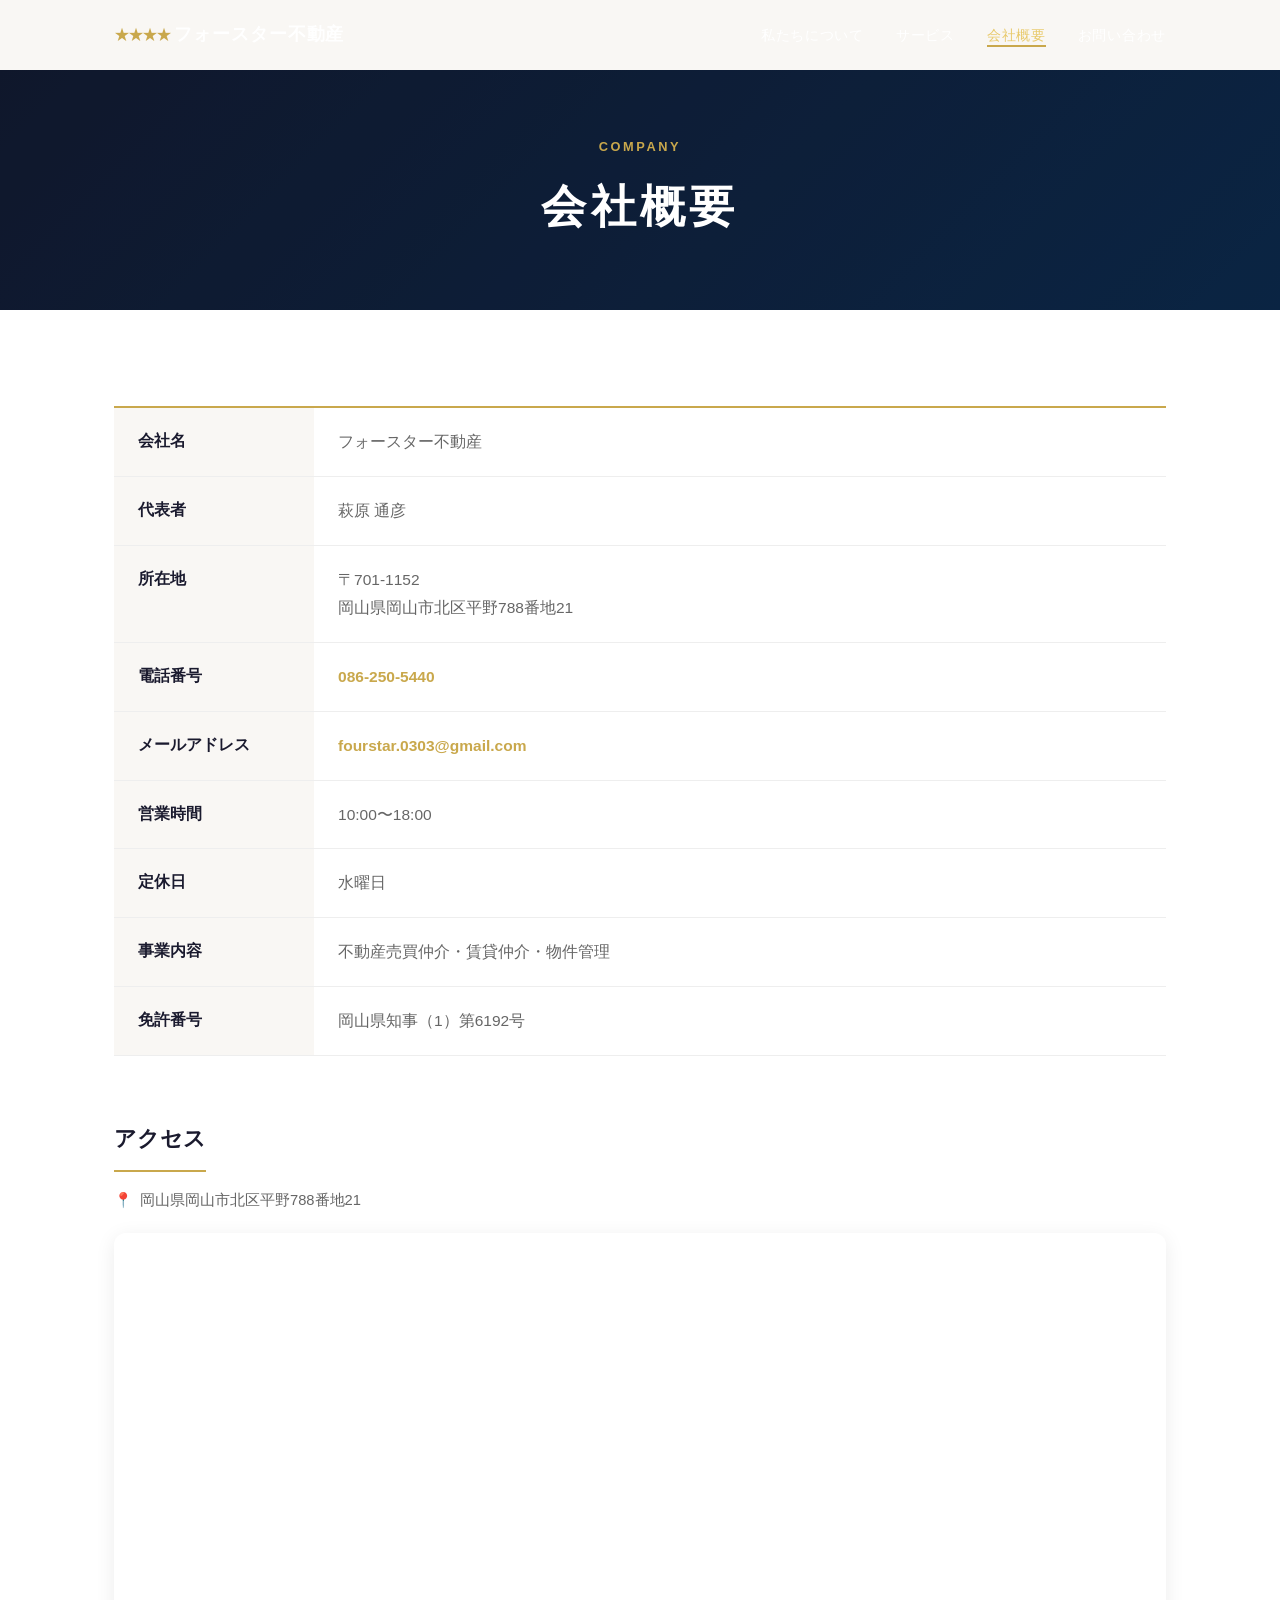
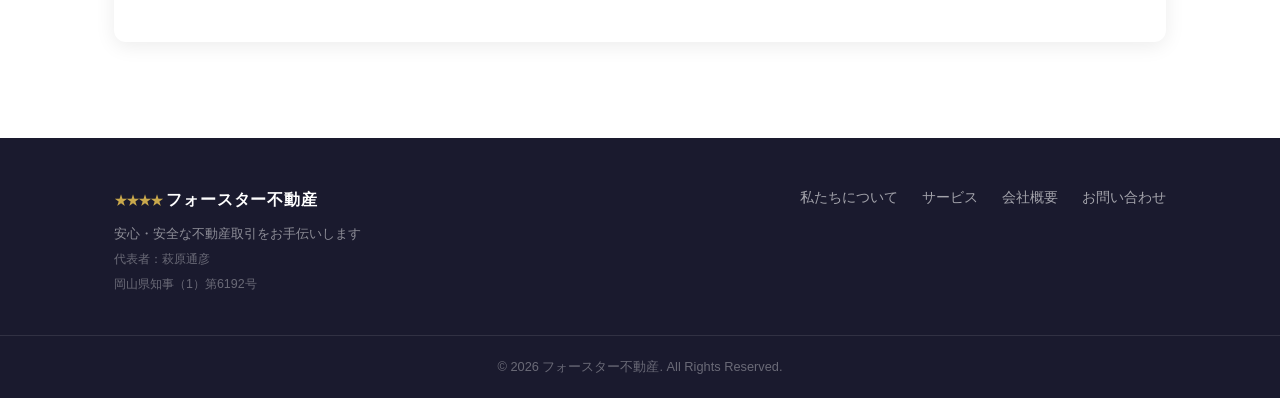
==== company.html @ bb78d97d "Initial commit: フォースター不動産 ホームページ" ====
<!DOCTYPE html>
<html lang="ja">
<head>
  <meta charset="UTF-8">
  <meta name="viewport" content="width=device-width, initial-scale=1.0">
  <title>会社概要 | フォースター不動産</title>
  <link rel="stylesheet" href="style.css">
  <link rel="stylesheet" href="company.css">
</head>
<body>

  <!-- ヘッダー -->
  <header id="header" class="scrolled">
    <div class="container header-inner">
      <div class="logo">
        <a href="index.html">
          <span class="logo-star">★★★★</span>
          <span class="logo-text">フォースター不動産</span>
        </a>
      </div>
      <nav>
        <ul class="nav-list">
          <li><a href="index.html#about">私たちについて</a></li>
          <li><a href="index.html#service">サービス</a></li>
          <li><a href="company.html" class="nav-active">会社概要</a></li>
          <li><a href="index.html#contact">お問い合わせ</a></li>
        </ul>
      </nav>
      <button class="hamburger" id="hamburger" aria-label="メニュー">
        <span></span><span></span><span></span>
      </button>
    </div>
    <div class="mobile-nav" id="mobileNav">
      <ul>
        <li><a href="index.html#about" class="mobile-link">私たちについて</a></li>
        <li><a href="index.html#service" class="mobile-link">サービス</a></li>
        <li><a href="company.html" class="mobile-link">会社概要</a></li>
        <li><a href="index.html#contact" class="mobile-link">お問い合わせ</a></li>
      </ul>
    </div>
  </header>

  <!-- ページヒーロー -->
  <div class="page-hero">
    <div class="page-hero-overlay"></div>
    <div class="page-hero-content">
      <span class="section-label">COMPANY</span>
      <h1>会社概要</h1>
    </div>
  </div>

  <!-- 会社概要 -->
  <section class="company-section section">
    <div class="container">
      <table class="company-table">
        <tbody>
          <tr>
            <th>会社名</th>
            <td>フォースター不動産</td>
          </tr>
          <tr>
            <th>代表者</th>
            <td>萩原 通彦</td>
          </tr>
          <tr>
            <th>所在地</th>
            <td>
              〒701-1152<br>
              岡山県岡山市北区平野788番地21
            </td>
          </tr>
          <tr>
            <th>電話番号</th>
            <td><a href="tel:0862505440">086-250-5440</a></td>
          </tr>
          <tr>
            <th>メールアドレス</th>
            <td><a href="mailto:fourstar.0303@gmail.com">fourstar.0303@gmail.com</a></td>
          </tr>
          <tr>
            <th>営業時間</th>
            <td>10:00〜18:00</td>
          </tr>
          <tr>
            <th>定休日</th>
            <td>水曜日</td>
          </tr>
          <tr>
            <th>事業内容</th>
            <td>不動産売買仲介・賃貸仲介・物件管理</td>
          </tr>
          <tr>
            <th>免許番号</th>
            <td>岡山県知事（1）第6192号</td>
          </tr>
        </tbody>
      </table>

      <!-- アクセスマップ -->
      <div class="map-block">
        <h2 class="map-title">アクセス</h2>
        <div class="map-address">
          <span>📍</span>
          <span>岡山県岡山市北区平野788番地21</span>
        </div>
        <div class="map-embed">
          <iframe
            src="https://maps.google.com/maps?q=%E5%B2%A1%E5%B1%B1%E7%9C%8C%E5%B2%A1%E5%B1%B1%E5%B8%82%E5%8C%97%E5%8C%BA%E5%B9%B3%E9%87%8E788%E7%95%AA%E5%9C%B021&output=embed&z=16"
            width="100%"
            height="400"
            style="border:0;"
            allowfullscreen=""
            loading="lazy"
            referrerpolicy="no-referrer-when-downgrade"
            title="フォースター不動産 地図">
          </iframe>
        </div>
      </div>

    </div>
  </section>

  <!-- フッター -->
  <footer class="footer">
    <div class="container footer-inner">
      <div class="footer-brand">
        <span class="logo-star">★★★★</span>
        <span class="logo-text">フォースター不動産</span>
        <p class="footer-tagline">安心・安全な不動産取引をお手伝いします</p>
        <p class="footer-meta">代表者：萩原通彦</p>
        <p class="footer-meta">岡山県知事（1）第6192号</p>
      </div>
      <div class="footer-links">
        <a href="index.html#about">私たちについて</a>
        <a href="index.html#service">サービス</a>
        <a href="company.html">会社概要</a>
        <a href="index.html#contact">お問い合わせ</a>
      </div>
    </div>
    <div class="footer-copy">
      <p>&copy; 2026 フォースター不動産. All Rights Reserved.</p>
    </div>
  </footer>

  <script src="script.js"></script>
</body>
</html>
---- style.css ----
/* ===== リセット & ベース ===== */
*, *::before, *::after { box-sizing: border-box; margin: 0; padding: 0; }

:root {
  --gold: #c9a84c;
  --gold-light: #e8c96a;
  --dark: #1a1a2e;
  --dark2: #16213e;
  --text: #333;
  --text-light: #666;
  --bg: #f9f7f4;
  --white: #ffffff;
  --radius: 8px;
  --shadow: 0 4px 20px rgba(0,0,0,.08);
  --transition: .3s ease;
}

html { scroll-behavior: smooth; }

body {
  font-family: 'Hiragino Kaku Gothic ProN', 'Noto Sans JP', sans-serif;
  color: var(--text);
  background: var(--bg);
  line-height: 1.7;
}

.container { max-width: 1100px; margin: 0 auto; padding: 0 24px; }

a { text-decoration: none; color: inherit; }

/* ===== ヘッダー ===== */
#header {
  position: fixed;
  top: 0; left: 0; right: 0;
  z-index: 100;
  background: transparent;
  transition: background var(--transition), box-shadow var(--transition);
}

#header.scrolled {
  background: var(--dark);
  box-shadow: 0 2px 16px rgba(0,0,0,.3);
}

.header-inner {
  display: flex;
  align-items: center;
  justify-content: space-between;
  height: 70px;
}

.logo {
  display: flex;
  align-items: center;
  gap: 8px;
}

.logo-star {
  color: var(--gold);
  font-size: 1rem;
  letter-spacing: -2px;
}

.logo-text {
  color: var(--white);
  font-size: 1.1rem;
  font-weight: 700;
  letter-spacing: .05em;
}

.nav-list {
  display: flex;
  gap: 32px;
  list-style: none;
}

.nav-list a {
  color: var(--white);
  font-size: .9rem;
  letter-spacing: .05em;
  transition: color var(--transition);
  position: relative;
}

.nav-list a::after {
  content: '';
  position: absolute;
  bottom: -4px; left: 0; right: 0;
  height: 2px;
  background: var(--gold);
  transform: scaleX(0);
  transition: transform var(--transition);
}

.nav-list a:hover { color: var(--gold-light); }
.nav-list a:hover::after { transform: scaleX(1); }

/* ハンバーガー */
.hamburger {
  display: none;
  flex-direction: column;
  gap: 5px;
  background: none;
  border: none;
  cursor: pointer;
  padding: 4px;
}

.hamburger span {
  display: block;
  width: 26px; height: 2px;
  background: var(--white);
  transition: var(--transition);
}

/* モバイルナビ */
.mobile-nav {
  display: none;
  background: var(--dark);
  padding: 16px 24px;
}

.mobile-nav.open { display: block; }

.mobile-nav ul { list-style: none; }

.mobile-nav li { border-bottom: 1px solid rgba(255,255,255,.1); }

.mobile-nav a {
  display: block;
  color: var(--white);
  padding: 14px 0;
  font-size: .95rem;
}

/* ===== ボタン ===== */
.btn {
  display: inline-block;
  padding: 14px 32px;
  border-radius: var(--radius);
  font-size: .95rem;
  font-weight: 600;
  letter-spacing: .05em;
  transition: var(--transition);
  cursor: pointer;
  border: 2px solid transparent;
}

.btn-primary {
  background: var(--gold);
  color: var(--dark);
  border-color: var(--gold);
}

.btn-primary:hover {
  background: var(--gold-light);
  border-color: var(--gold-light);
  transform: translateY(-2px);
  box-shadow: 0 8px 24px rgba(201,168,76,.35);
}

.btn-outline {
  background: transparent;
  color: var(--white);
  border-color: var(--white);
}

.btn-outline:hover {
  background: var(--white);
  color: var(--dark);
  transform: translateY(-2px);
}

.btn-full { width: 100%; text-align: center; }

/* ===== ヒーロー ===== */
.hero {
  position: relative;
  min-height: 100vh;
  display: flex;
  align-items: center;
  background: linear-gradient(135deg, var(--dark2) 0%, #0f3460 50%, var(--dark) 100%);
  overflow: hidden;
}

.hero::before {
  content: '';
  position: absolute;
  inset: 0;
  background: url("data:image/svg+xml,%3Csvg width='60' height='60' viewBox='0 0 60 60' xmlns='http://www.w3.org/2000/svg'%3E%3Cg fill='none' fill-rule='evenodd'%3E%3Cg fill='%23ffffff' fill-opacity='0.03'%3E%3Cpath d='M36 34v-4h-2v4h-4v2h4v4h2v-4h4v-2h-4zm0-30V0h-2v4h-4v2h4v4h2V6h4V4h-4zM6 34v-4H4v4H0v2h4v4h2v-4h4v-2H6zM6 4V0H4v4H0v2h4v4h2V6h4V4H6z'/%3E%3C/g%3E%3C/g%3E%3C/svg%3E");
}

.hero-overlay {
  position: absolute;
  inset: 0;
  background: linear-gradient(to right, rgba(26,26,46,.8) 0%, rgba(26,26,46,.3) 100%);
}

.hero-content {
  position: relative;
  z-index: 1;
  max-width: 700px;
  padding: 0 24px;
  margin: 0 auto;
}

.hero-sub {
  color: var(--gold);
  font-size: 1rem;
  letter-spacing: .15em;
  margin-bottom: 16px;
}

.hero-title {
  color: var(--white);
  font-size: clamp(2.2rem, 6vw, 4rem);
  font-weight: 800;
  line-height: 1.2;
  margin-bottom: 24px;
}

.hero-desc {
  color: rgba(255,255,255,.8);
  font-size: 1.05rem;
  margin-bottom: 40px;
  line-height: 1.9;
}

.hero-buttons {
  display: flex;
  gap: 16px;
  flex-wrap: wrap;
}

/* ===== 実績バー ===== */
.stats-bar {
  background: var(--gold);
  padding: 28px 0;
}

.stats-inner {
  display: flex;
  justify-content: space-around;
  flex-wrap: wrap;
  gap: 20px;
}

.stat {
  text-align: center;
  color: var(--dark);
}

.stat-num {
  display: block;
  font-size: 2rem;
  font-weight: 800;
  line-height: 1;
}

.stat-num small {
  font-size: 1rem;
  font-weight: 600;
}

.stat-label {
  display: block;
  font-size: .82rem;
  font-weight: 600;
  margin-top: 6px;
  letter-spacing: .08em;
}

/* ===== セクション共通 ===== */
.section { padding: 96px 0; }

.section-header {
  text-align: center;
  margin-bottom: 60px;
}

.section-label {
  display: inline-block;
  color: var(--gold);
  font-size: .8rem;
  font-weight: 700;
  letter-spacing: .2em;
  margin-bottom: 12px;
}

.section-title {
  font-size: clamp(1.6rem, 4vw, 2.4rem);
  font-weight: 800;
  color: var(--dark);
  position: relative;
  display: inline-block;
}

.section-title::after {
  content: '';
  display: block;
  width: 48px; height: 3px;
  background: var(--gold);
  margin: 16px auto 0;
  border-radius: 2px;
}

.section-desc {
  color: var(--text-light);
  margin-top: 16px;
  font-size: .95rem;
}

/* ===== About ===== */
.about { background: var(--white); }

.about-grid {
  display: grid;
  grid-template-columns: 1fr 1fr;
  gap: 60px;
  align-items: center;
}

.about-text h3 {
  font-size: 1.4rem;
  font-weight: 700;
  color: var(--dark);
  margin-bottom: 20px;
}

.about-text p {
  color: var(--text-light);
  margin-bottom: 16px;
  font-size: .95rem;
}

.about-points {
  list-style: none;
  margin-top: 24px;
  display: flex;
  flex-direction: column;
  gap: 10px;
}

.about-points li {
  color: var(--dark);
  font-weight: 600;
  font-size: .95rem;
}

.about-image-box {
  background: linear-gradient(135deg, var(--dark2), #0f3460);
  border-radius: 16px;
  padding: 60px 40px;
  text-align: center;
  box-shadow: var(--shadow);
}

.about-image-inner .about-icon {
  font-size: 5rem;
  display: block;
  margin-bottom: 16px;
}

.about-image-inner p {
  color: rgba(255,255,255,.8);
  font-size: 1rem;
}

/* ===== Service ===== */
.service { background: var(--bg); }

.service-grid {
  display: grid;
  grid-template-columns: repeat(auto-fit, minmax(230px, 1fr));
  gap: 28px;
}

.service-grid-3 {
  grid-template-columns: repeat(3, 1fr);
}

@media (max-width: 768px) {
  .service-grid-3 { grid-template-columns: 1fr; }
}

.service-card {
  background: var(--white);
  border-radius: 12px;
  padding: 40px 28px;
  text-align: center;
  box-shadow: var(--shadow);
  transition: transform var(--transition), box-shadow var(--transition);
  border-top: 4px solid transparent;
}

.service-card:hover {
  transform: translateY(-6px);
  box-shadow: 0 12px 40px rgba(0,0,0,.12);
  border-top-color: var(--gold);
}

.service-icon {
  font-size: 2.8rem;
  margin-bottom: 20px;
  display: block;
}

.service-card h3 {
  font-size: 1.15rem;
  font-weight: 700;
  color: var(--dark);
  margin-bottom: 14px;
}

.service-card p {
  color: var(--text-light);
  font-size: .9rem;
  line-height: 1.8;
}

/* ===== Contact ===== */
.contact { background: var(--white); }

.contact-wrapper {
  display: grid;
  grid-template-columns: 1fr 1.4fr;
  gap: 60px;
}

.contact-info {
  display: flex;
  flex-direction: column;
  gap: 32px;
}

.contact-info-item {
  display: flex;
  gap: 16px;
  align-items: flex-start;
}

.ci-icon {
  font-size: 1.6rem;
  flex-shrink: 0;
}

.ci-label {
  font-size: .8rem;
  color: var(--gold);
  font-weight: 700;
  letter-spacing: .1em;
  margin-bottom: 4px;
}

.ci-value {
  font-size: 1.05rem;
  font-weight: 700;
  color: var(--dark);
}

.ci-note {
  font-size: .82rem;
  color: var(--text-light);
  margin-top: 4px;
}

/* フォーム */
.contact-form {
  display: flex;
  flex-direction: column;
  gap: 20px;
}

.form-group {
  display: flex;
  flex-direction: column;
  gap: 8px;
}

.form-group label {
  font-size: .88rem;
  font-weight: 600;
  color: var(--dark);
}

.required {
  display: inline-block;
  background: var(--gold);
  color: var(--dark);
  font-size: .72rem;
  font-weight: 700;
  padding: 1px 6px;
  border-radius: 3px;
  margin-left: 6px;
  vertical-align: middle;
}

.form-group input,
.form-group select,
.form-group textarea {
  border: 1.5px solid #ddd;
  border-radius: var(--radius);
  padding: 12px 14px;
  font-size: .95rem;
  font-family: inherit;
  color: var(--text);
  transition: border-color var(--transition), box-shadow var(--transition);
  background: var(--bg);
}

.form-group input:focus,
.form-group select:focus,
.form-group textarea:focus {
  outline: none;
  border-color: var(--gold);
  box-shadow: 0 0 0 3px rgba(201,168,76,.15);
}

.form-group textarea { resize: vertical; }

.form-success {
  display: none;
  background: #f0fdf4;
  border: 1.5px solid #22c55e;
  color: #166534;
  padding: 14px 18px;
  border-radius: var(--radius);
  font-size: .9rem;
  font-weight: 600;
}

.form-success.visible { display: block; }

/* ===== フッター ===== */
.footer {
  background: var(--dark);
  padding: 48px 0 0;
}

.footer-inner {
  display: flex;
  justify-content: space-between;
  align-items: flex-start;
  flex-wrap: wrap;
  gap: 32px;
  padding-bottom: 40px;
}

.footer-brand .logo-star { color: var(--gold); font-size: .9rem; letter-spacing: -2px; }
.footer-brand .logo-text { color: var(--white); font-size: 1rem; font-weight: 700; }

.footer-tagline {
  color: rgba(255,255,255,.5);
  font-size: .82rem;
  margin-top: 10px;
}

.footer-meta {
  color: rgba(255,255,255,.35);
  font-size: .78rem;
  margin-top: 4px;
}

.footer-links {
  display: flex;
  gap: 24px;
  flex-wrap: wrap;
}

.footer-links a {
  color: rgba(255,255,255,.6);
  font-size: .88rem;
  transition: color var(--transition);
}

.footer-links a:hover { color: var(--gold); }

.footer-copy {
  border-top: 1px solid rgba(255,255,255,.1);
  text-align: center;
  padding: 20px;
}

.footer-copy p {
  color: rgba(255,255,255,.35);
  font-size: .8rem;
}

/* ===== レスポンシブ ===== */
@media (max-width: 768px) {
  .nav-list { display: none; }

  .hamburger { display: flex; }

  .about-grid { grid-template-columns: 1fr; }
  .about-image { display: none; }

  .contact-wrapper { grid-template-columns: 1fr; }

  .hero-content { text-align: center; }
  .hero-buttons { justify-content: center; }

  .section { padding: 64px 0; }

  .footer-inner { flex-direction: column; align-items: center; text-align: center; }
  .footer-links { justify-content: center; }
}

@media (max-width: 480px) {
  .stats-inner { flex-direction: column; gap: 16px; }
  .service-grid { grid-template-columns: 1fr; }
}
---- company.css ----
/* ページヒーロー */
.page-hero {
  position: relative;
  height: 240px;
  display: flex;
  align-items: center;
  justify-content: center;
  background: linear-gradient(135deg, var(--dark2) 0%, #0f3460 100%);
  overflow: hidden;
  margin-top: 70px;
}

.page-hero-overlay {
  position: absolute;
  inset: 0;
  background: rgba(0,0,0,.3);
}

.page-hero-content {
  position: relative;
  z-index: 1;
  text-align: center;
}

.page-hero-content .section-label {
  display: block;
  margin-bottom: 10px;
}

.page-hero-content h1 {
  color: var(--white);
  font-size: clamp(1.8rem, 5vw, 2.8rem);
  font-weight: 800;
  letter-spacing: .1em;
}

/* 会社概要テーブル */
.company-section { background: var(--white); }

.company-table {
  width: 100%;
  border-collapse: collapse;
  margin-bottom: 64px;
  font-size: .97rem;
}

.company-table th,
.company-table td {
  padding: 20px 24px;
  border-bottom: 1px solid #eee;
  vertical-align: top;
  text-align: left;
}

.company-table th {
  width: 200px;
  color: var(--dark);
  font-weight: 700;
  background: #f9f7f4;
  white-space: nowrap;
}

.company-table td {
  color: var(--text-light);
  line-height: 1.8;
}

.company-table td a {
  color: var(--gold);
  font-weight: 600;
  transition: color .2s;
}

.company-table td a:hover { color: var(--dark); }

.company-table tr:first-child th,
.company-table tr:first-child td {
  border-top: 2px solid var(--gold);
}

/* アクセスマップ */
.map-block { margin-top: 16px; }

.map-title {
  font-size: 1.4rem;
  font-weight: 700;
  color: var(--dark);
  margin-bottom: 16px;
  padding-bottom: 12px;
  border-bottom: 2px solid var(--gold);
  display: inline-block;
}

.map-address {
  display: flex;
  align-items: center;
  gap: 8px;
  color: var(--text-light);
  font-size: .92rem;
  margin-bottom: 20px;
}

.map-embed {
  border-radius: 12px;
  overflow: hidden;
  box-shadow: var(--shadow);
}

/* アクティブナビ */
.nav-active {
  color: var(--gold-light) !important;
}

.nav-active::after {
  transform: scaleX(1) !important;
}

/* レスポンシブ */
@media (max-width: 600px) {
  .company-table th {
    width: 110px;
    font-size: .85rem;
    padding: 14px 12px;
  }
  .company-table td {
    font-size: .88rem;
    padding: 14px 12px;
  }
}
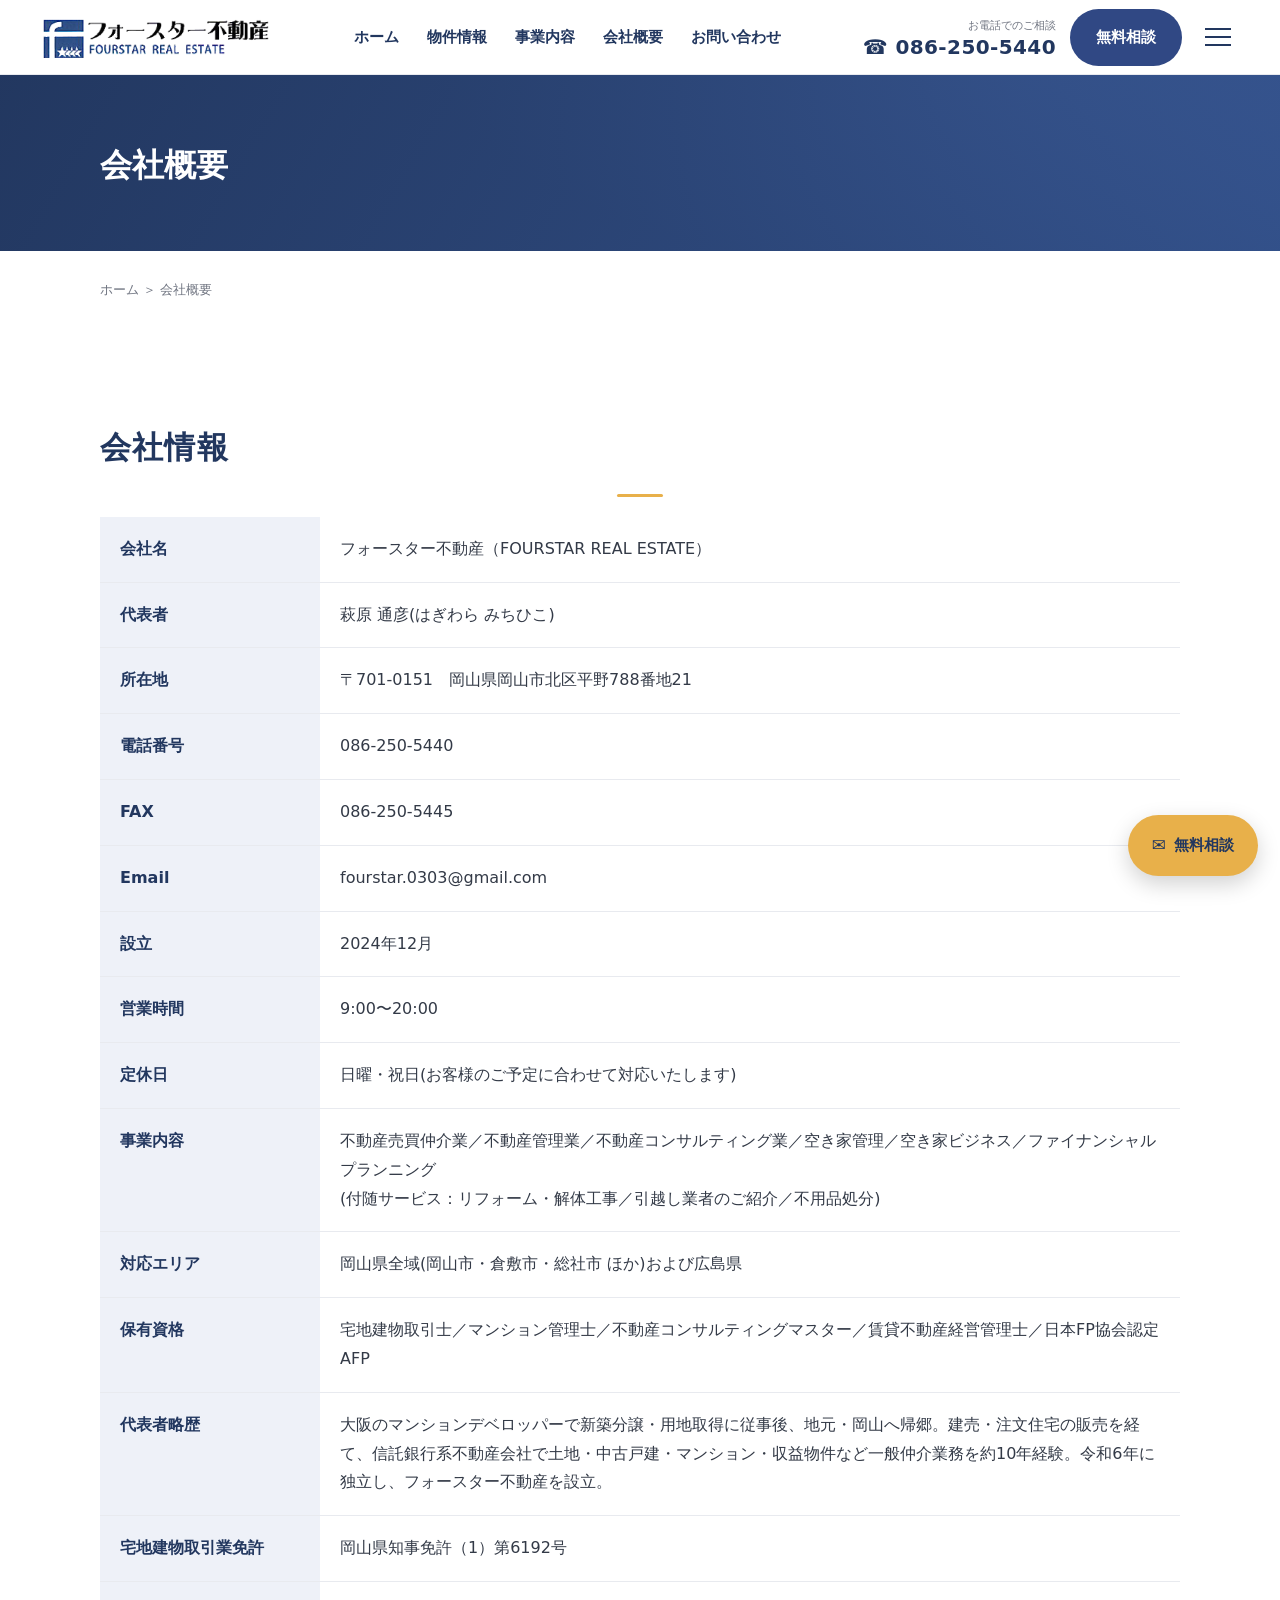
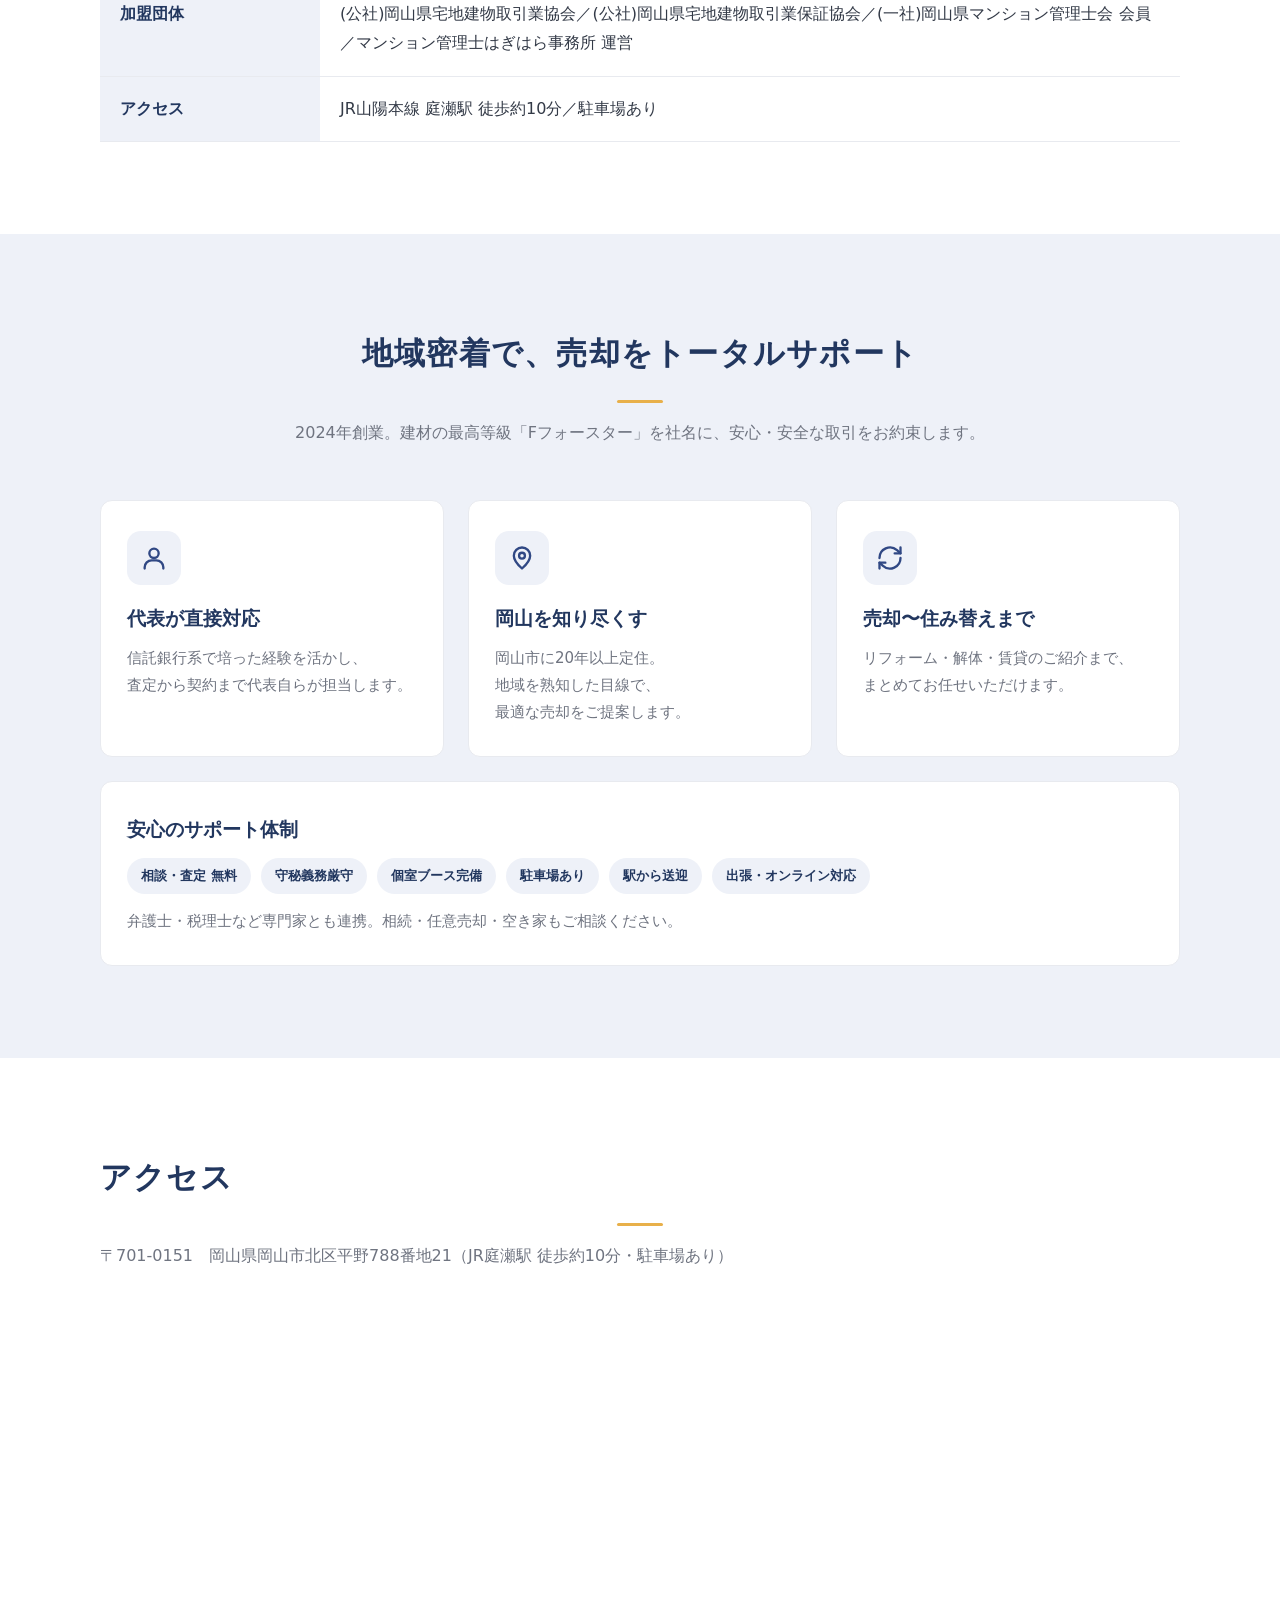
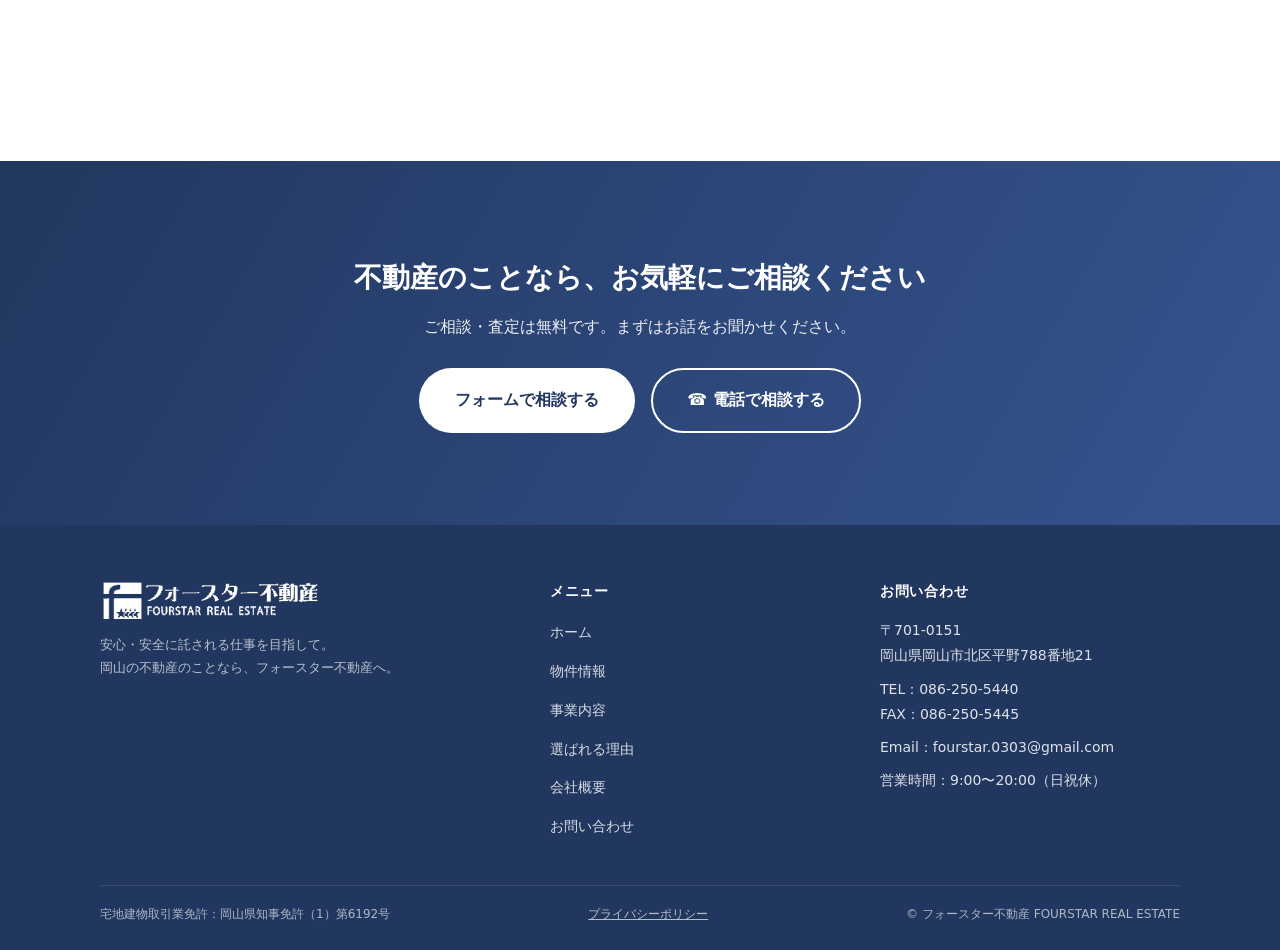
==== commit cda4bd1b: "ホームページを新版に全面更新 - 全5ページ（トップ・物件情報・会社概要・お問い合わせ・プライバシーポリシー）に刷新 - お問い合わせフォームをFormSubmitでメール転送（fourstar.03" ====
--- a/company.html
+++ b/company.html
@@ -1,147 +1,212 @@
 <!DOCTYPE html>
+<!-- =========================================================================
+     フォースター不動産 会社概要ページ（company.html）
+     ========================================================================= -->
 <html lang="ja">
 <head>
   <meta charset="UTF-8">
   <meta name="viewport" content="width=device-width, initial-scale=1.0">
-  <title>会社概要 | フォースター不動産</title>
-  <link rel="stylesheet" href="style.css">
-  <link rel="stylesheet" href="company.css">
+  <title>会社概要｜フォースター不動産</title>
+  <meta name="description" content="フォースター不動産の会社概要。会社情報、宅地建物取引業免許番号、所在地・アクセスをご案内します。">
+  <!-- ★公開ドメインが決まったら「REPLACE_DOMAIN」を本番URLに一括置換してください -->
+  <link rel="canonical" href="https://REPLACE_DOMAIN/company.html">
+  <meta property="og:type" content="website">
+  <meta property="og:site_name" content="フォースター不動産">
+  <meta property="og:title" content="会社概要｜フォースター不動産">
+  <meta property="og:description" content="フォースター不動産の会社概要。会社情報、宅地建物取引業免許番号、所在地・アクセスをご案内します。">
+  <meta property="og:url" content="https://REPLACE_DOMAIN/company.html">
+  <meta property="og:image" content="https://REPLACE_DOMAIN/images/hero.jpg">
+  <meta property="og:locale" content="ja_JP">
+  <meta name="twitter:card" content="summary_large_image">
+  <link rel="icon" href="images/logo.png">
+  <link rel="apple-touch-icon" href="images/logo.png">
+
+  <link rel="stylesheet" href="css/style.css">
 </head>
 <body>
 
-  <!-- ヘッダー -->
-  <header id="header" class="scrolled">
+  <!-- ============ ヘッダー（全ページ共通）============ -->
+  <header class="site-header">
     <div class="container header-inner">
-      <div class="logo">
-        <a href="index.html">
-          <span class="logo-star">★★★★</span>
-          <span class="logo-text">フォースター不動産</span>
-        </a>
-      </div>
-      <nav>
-        <ul class="nav-list">
-          <li><a href="index.html#about">私たちについて</a></li>
-          <li><a href="index.html#service">サービス</a></li>
-          <li><a href="company.html" class="nav-active">会社概要</a></li>
-          <li><a href="index.html#contact">お問い合わせ</a></li>
+      <a href="index.html" class="logo"><img src="images/logo.png" alt="フォースター不動産"></a>
+      <nav class="nav" aria-label="メインメニュー">
+        <ul>
+          <li><a href="index.html">ホーム</a></li>
+          <li><a href="properties.html">物件情報</a></li>
+          <li><a href="index.html#service">事業内容</a></li>
+          <li><a href="company.html">会社概要</a></li>
+          <li><a href="contact.html">お問い合わせ</a></li>
         </ul>
       </nav>
-      <button class="hamburger" id="hamburger" aria-label="メニュー">
-        <span></span><span></span><span></span>
-      </button>
-    </div>
-    <div class="mobile-nav" id="mobileNav">
-      <ul>
-        <li><a href="index.html#about" class="mobile-link">私たちについて</a></li>
-        <li><a href="index.html#service" class="mobile-link">サービス</a></li>
-        <li><a href="company.html" class="mobile-link">会社概要</a></li>
-        <li><a href="index.html#contact" class="mobile-link">お問い合わせ</a></li>
-      </ul>
+      <div class="header-actions">
+        <div class="header-tel">
+          <span class="cap">お電話でのご相談</span>
+          <span class="num">☎ 086-250-5440</span>
+        </div>
+        <a href="contact.html" class="btn btn--primary">無料相談</a>
+        <button class="nav-toggle" aria-label="メニューを開く" aria-expanded="false"><span></span></button>
+      </div>
     </div>
   </header>
 
-  <!-- ページヒーロー -->
-  <div class="page-hero">
-    <div class="page-hero-overlay"></div>
-    <div class="page-hero-content">
-      <span class="section-label">COMPANY</span>
+  <!-- ============ ページ見出し ============ -->
+  <section class="page-hero">
+    <div class="container">
+      <span class="en">COMPANY</span>
       <h1>会社概要</h1>
     </div>
+  </section>
+  <div class="container">
+    <p class="breadcrumb"><a href="index.html">ホーム</a> ＞ 会社概要</p>
   </div>
 
-  <!-- 会社概要 -->
-  <section class="company-section section">
-    <div class="container">
-      <table class="company-table">
+  <!-- ============ 会社情報（一番上）============ -->
+  <section class="section">
+    <div class="container">
+      <div class="section-head" style="text-align:left;margin-bottom:20px;">
+        <span class="en">OVERVIEW</span>
+        <h2>会社情報</h2>
+      </div>
+
+      <!-- ここから編集（項目＝<tr><th>項目名</th><td>内容</td></tr>）-->
+      <table class="info-table">
         <tbody>
-          <tr>
-            <th>会社名</th>
-            <td>フォースター不動産</td>
-          </tr>
-          <tr>
-            <th>代表者</th>
-            <td>萩原 通彦</td>
-          </tr>
-          <tr>
-            <th>所在地</th>
-            <td>
-              〒701-1152<br>
-              岡山県岡山市北区平野788番地21
-            </td>
-          </tr>
-          <tr>
-            <th>電話番号</th>
-            <td><a href="tel:0862505440">086-250-5440</a></td>
-          </tr>
-          <tr>
-            <th>メールアドレス</th>
-            <td><a href="mailto:fourstar.0303@gmail.com">fourstar.0303@gmail.com</a></td>
-          </tr>
-          <tr>
-            <th>営業時間</th>
-            <td>10:00〜18:00</td>
-          </tr>
-          <tr>
-            <th>定休日</th>
-            <td>水曜日</td>
-          </tr>
-          <tr>
-            <th>事業内容</th>
-            <td>不動産売買仲介・賃貸仲介・物件管理</td>
-          </tr>
-          <tr>
-            <th>免許番号</th>
-            <td>岡山県知事（1）第6192号</td>
-          </tr>
+          <tr><th>会社名</th><td>フォースター不動産（FOURSTAR REAL ESTATE）</td></tr>
+          <tr><th>代表者</th><td>萩原 通彦(はぎわら みちひこ)</td></tr>
+          <tr><th>所在地</th><td>〒701-0151　岡山県岡山市北区平野788番地21</td></tr>
+          <tr><th>電話番号</th><td>086-250-5440</td></tr>
+          <tr><th>FAX</th><td>086-250-5445</td></tr>
+          <tr><th>Email</th><td>fourstar.0303@gmail.com</td></tr>
+          <tr><th>設立</th><td>2024年12月</td></tr>
+          <tr><th>営業時間</th><td>9:00〜20:00</td></tr>
+          <tr><th>定休日</th><td>日曜・祝日(お客様のご予定に合わせて対応いたします)</td></tr>
+          <tr><th>事業内容</th><td>不動産売買仲介業／不動産管理業／不動産コンサルティング業／空き家管理／空き家ビジネス／ファイナンシャルプランニング<br>(付随サービス：リフォーム・解体工事／引越し業者のご紹介／不用品処分)</td></tr>
+          <tr><th>対応エリア</th><td>岡山県全域(岡山市・倉敷市・総社市 ほか)および広島県</td></tr>
+          <tr><th>保有資格</th><td>宅地建物取引士／マンション管理士／不動産コンサルティングマスター／賃貸不動産経営管理士／日本FP協会認定AFP</td></tr>
+          <tr><th>代表者略歴</th><td>大阪のマンションデベロッパーで新築分譲・用地取得に従事後、地元・岡山へ帰郷。建売・注文住宅の販売を経て、信託銀行系不動産会社で土地・中古戸建・マンション・収益物件など一般仲介業務を約10年経験。令和6年に独立し、フォースター不動産を設立。</td></tr>
+          <tr><th>宅地建物取引業免許</th><td>岡山県知事免許（1）第6192号</td></tr>
+          <tr><th>加盟団体</th><td>(公社)岡山県宅地建物取引業協会／(公社)岡山県宅地建物取引業保証協会／(一社)岡山県マンション管理士会 会員／マンション管理士はぎはら事務所 運営</td></tr>
+          <tr><th>アクセス</th><td>JR山陽本線 庭瀬駅 徒歩約10分／駐車場あり</td></tr>
         </tbody>
       </table>
-
-      <!-- アクセスマップ -->
-      <div class="map-block">
-        <h2 class="map-title">アクセス</h2>
-        <div class="map-address">
-          <span>📍</span>
-          <span>岡山県岡山市北区平野788番地21</span>
-        </div>
-        <div class="map-embed">
-          <iframe
-            src="https://maps.google.com/maps?q=%E5%B2%A1%E5%B1%B1%E7%9C%8C%E5%B2%A1%E5%B1%B1%E5%B8%82%E5%8C%97%E5%8C%BA%E5%B9%B3%E9%87%8E788%E7%95%AA%E5%9C%B021&output=embed&z=16"
-            width="100%"
-            height="400"
-            style="border:0;"
-            allowfullscreen=""
-            loading="lazy"
-            referrerpolicy="no-referrer-when-downgrade"
-            title="フォースター不動産 地図">
-          </iframe>
-        </div>
-      </div>
-
-    </div>
-  </section>
-
-  <!-- フッター -->
-  <footer class="footer">
-    <div class="container footer-inner">
-      <div class="footer-brand">
-        <span class="logo-star">★★★★</span>
-        <span class="logo-text">フォースター不動産</span>
-        <p class="footer-tagline">安心・安全な不動産取引をお手伝いします</p>
-        <p class="footer-meta">代表者：萩原通彦</p>
-        <p class="footer-meta">岡山県知事（1）第6192号</p>
-      </div>
-      <div class="footer-links">
-        <a href="index.html#about">私たちについて</a>
-        <a href="index.html#service">サービス</a>
-        <a href="company.html">会社概要</a>
-        <a href="index.html#contact">お問い合わせ</a>
-      </div>
-    </div>
-    <div class="footer-copy">
-      <p>&copy; 2026 フォースター不動産. All Rights Reserved.</p>
+      <!-- ここまで -->
+    </div>
+  </section>
+
+  <!-- ============ 私たちの強み・売却サポート ============ -->
+  <section class="section section--sky">
+    <div class="container">
+      <div class="section-head">
+        <span class="en">ABOUT</span>
+        <h2 class="kw">地域密着で、<wbr>売却をトータルサポート</h2>
+        <p class="kw">2024年創業。<wbr>建材の最高等級「Fフォースター」を<wbr>社名に、<wbr>安心・安全な取引を<wbr>お約束します。</p>
+      </div>
+
+      <!-- ここから編集 -->
+      <!-- 強み3つ（アイコン付きカード）-->
+      <div class="grid grid-3">
+        <div class="card">
+          <div class="ico"><svg viewBox="0 0 24 24" fill="none" stroke="currentColor" stroke-width="2" stroke-linecap="round" stroke-linejoin="round"><circle cx="12" cy="8" r="4"/><path d="M4 21v-1a6 6 0 0 1 6-6h4a6 6 0 0 1 6 6v1"/></svg></div>
+          <h3>代表が直接対応</h3>
+          <p class="kw">信託銀行系で培った経験を活かし、<wbr>査定から契約まで<wbr>代表自らが担当します。</p>
+        </div>
+        <div class="card">
+          <div class="ico"><svg viewBox="0 0 24 24" fill="none" stroke="currentColor" stroke-width="2" stroke-linecap="round" stroke-linejoin="round"><path d="M12 21s-7-6.3-7-11a7 7 0 0 1 14 0c0 4.7-7 11-7 11z"/><circle cx="12" cy="10" r="2.5"/></svg></div>
+          <h3>岡山を知り尽くす</h3>
+          <p class="kw">岡山市に20年以上定住。<wbr>地域を熟知した目線で、<wbr>最適な売却をご提案します。</p>
+        </div>
+        <div class="card">
+          <div class="ico"><svg viewBox="0 0 24 24" fill="none" stroke="currentColor" stroke-width="2" stroke-linecap="round" stroke-linejoin="round"><path d="M3 12a9 9 0 0 1 15-6.7L21 8"/><path d="M21 3v5h-5"/><path d="M21 12a9 9 0 0 1-15 6.7L3 16"/><path d="M3 21v-5h5"/></svg></div>
+          <h3>売却〜住み替えまで</h3>
+          <p class="kw">リフォーム・解体・賃貸のご紹介まで、<wbr>まとめてお任せいただけます。</p>
+        </div>
+      </div>
+
+      <!-- サポート体制（要点タグで見せる）-->
+      <div class="grid" style="margin-top:24px;">
+        <div class="card">
+          <h3>安心のサポート体制</h3>
+          <div class="quals" style="margin:12px 0 0;">
+            <span>相談・査定 無料</span>
+            <span>守秘義務厳守</span>
+            <span>個室ブース完備</span>
+            <span>駐車場あり</span>
+            <span>駅から送迎</span>
+            <span>出張・オンライン対応</span>
+          </div>
+          <p style="margin-top:14px;">弁護士・税理士など専門家とも連携。相続・任意売却・空き家もご相談ください。</p>
+        </div>
+      </div>
+      <!-- ここまで -->
+    </div>
+  </section>
+
+  <!-- ============ アクセス（地図）============ -->
+  <section class="section">
+    <div class="container">
+      <div class="section-head" style="text-align:left;margin-bottom:28px;">
+        <span class="en">ACCESS</span>
+        <h2>アクセス</h2>
+        <p>〒701-0151　岡山県岡山市北区平野788番地21（JR庭瀬駅 徒歩約10分・駐車場あり）</p>
+      </div>
+      <!-- 地図：住所から自動表示しています。差し替え不要です。 -->
+      <iframe class="map-embed"
+        src="https://maps.google.com/maps?q=%E5%B2%A1%E5%B1%B1%E7%9C%8C%E5%B2%A1%E5%B1%B1%E5%B8%82%E5%8C%97%E5%8C%BA%E5%B9%B3%E9%87%8E788-21&output=embed"
+        loading="lazy" referrerpolicy="no-referrer-when-downgrade"
+        title="フォースター不動産の地図"></iframe>
+    </div>
+  </section>
+
+  <!-- ============ CTA ============ -->
+  <section class="section cta">
+    <div class="container">
+      <h2>不動産のことなら、お気軽にご相談ください</h2>
+      <p class="kw">ご相談・査定は無料です。<wbr>まずはお話をお聞かせください。</p>
+      <div class="cta-actions">
+        <a href="contact.html" class="btn btn--white btn--lg">フォームで相談する</a>
+        <a href="tel:086-250-5440" class="btn btn--outline btn--lg" style="color:#fff;border-color:#fff;background:transparent;">☎ 電話で相談する</a>
+      </div>
+    </div>
+  </section>
+
+  <!-- ============ フッター（全ページ共通）============ -->
+  <footer class="site-footer">
+    <div class="container">
+      <div class="footer-top">
+        <div class="footer-brand">
+          <img src="images/logo-transparent.png" alt="フォースター不動産">
+          <p>安心・安全に託される仕事を目指して。<br>岡山の不動産のことなら、フォースター不動産へ。</p>
+        </div>
+        <div class="footer-col">
+          <h4>メニュー</h4>
+          <ul>
+            <li><a href="index.html">ホーム</a></li>
+            <li><a href="properties.html">物件情報</a></li>
+            <li><a href="index.html#service">事業内容</a></li>
+            <li><a href="index.html#reason">選ばれる理由</a></li>
+            <li><a href="company.html">会社概要</a></li>
+            <li><a href="contact.html">お問い合わせ</a></li>
+          </ul>
+        </div>
+        <div class="footer-col footer-contact">
+          <h4>お問い合わせ</h4>
+          <p>〒701-0151<br>岡山県岡山市北区平野788番地21</p>
+          <p>TEL：086-250-5440<br>FAX：086-250-5445</p>
+          <p>Email：fourstar.0303@gmail.com</p>
+          <p>営業時間：9:00〜20:00（日祝休）</p>
+        </div>
+      </div>
+      <div class="footer-license">
+        <span>宅地建物取引業免許：岡山県知事免許（1）第6192号</span>
+        <span><a href="privacy.html">プライバシーポリシー</a></span>
+        <span>&copy; フォースター不動産 FOURSTAR REAL ESTATE</span>
+      </div>
     </div>
   </footer>
 
-  <script src="script.js"></script>
+  <!-- 画面右下に常時浮く「無料相談」ボタン（スクロールしても固定で出ます）-->
+  <a class="float-cta" href="contact.html"><span class="ico">✉</span>無料相談</a>
+
+  <script src="js/main.js"></script>
 </body>
 </html>
--- a/css/style.css
+++ b/css/style.css
@@ -0,0 +1,737 @@
+/* =========================================================================
+   フォースター不動産 共通スタイル（style.css）
+   -------------------------------------------------------------------------
+   ・すべてのページ（index.html / company.html / contact.html）で読み込みます。
+   ・色を変えたいときは、下の「:root（カラー設定）」の値を変えるだけで
+     サイト全体の色が一括で変わります。
+   ========================================================================= */
+
+/* ---- 画面には見せず、検索エンジン・読み上げ用にだけ残す文字 ----
+   （トップページの見出し〈h1〉など。レイアウトは変わりません）*/
+.sr-only {
+  position: absolute !important;
+  width: 1px; height: 1px;
+  padding: 0; margin: -1px;
+  overflow: hidden; clip: rect(0, 0, 0, 0);
+  white-space: nowrap; border: 0;
+}
+
+/* ---- カラー設定（ここを変えると全体の色が変わります）----
+   ★方針：ロゴのネイビー（紺）× アイボリー × 温かいイエロー。
+     ロゴと同じ紺色を主役にしつつ、クリーム色の地・アイボリーの線・
+     温かいゴールドで、地元の不動産屋さんらしい やさしく暖かい雰囲気にしています。 */
+:root {
+  --navy:        #22375f;  /* ロゴの濃い紺（見出し・濃い面・フッター） */
+  --brand:       #304884;  /* ロゴのネイビー（ブランドのメインカラー） */
+  --blue:        #304884;  /* ボタン・リンク（ロゴと同じ紺） */
+  --blue-dark:   #263e6e;  /* ボタンを押したとき等（濃いめの紺） */
+  --sky:         #eef1f8;  /* 淡い紺（淡背景・アイコンタイル） */
+  --gold:        #e8b04a;  /* 温かいイエロー（スター/アクセント） */
+  --gold-dark:   #d69a2f;  /* イエローの濃いめ（文字にのせる時など） */
+  --peach:       #fdf1e6;  /* 淡いオレンジ（あたたかいアクセント背景） */
+  --peach-line:  #f3ddc4;  /* 淡いオレンジの区切り線 */
+  --cream:       #f7f5f0;  /* アイボリー（一部の淡い面で使用） */
+  --panel:       #f5f6f8;  /* 白基調の交互セクション用（ニュートラルな淡いグレー） */
+  --ink:         #333a47;  /* 本文の文字色（やわらかい濃紺グレー） */
+  --muted:       #6f7480;  /* 補足の文字色 */
+  --line:        #e8eaef;  /* 区切り線（白基調に合わせたニュートラルグレー） */
+  --white:       #ffffff;
+  --max:         1120px;   /* コンテンツの最大幅 */
+  --radius:      12px;     /* 角丸の大きさ（控えめ・すっきり） */
+  --shadow:      none;     /* ★影は使わず、平面的な見た目にしています（枠線で区切り） */
+}
+
+/* ---- 基本設定 ---- */
+* { box-sizing: border-box; }
+html { scroll-behavior: smooth; }
+body {
+  margin: 0;
+  font-family: "Hiragino Kaku Gothic ProN", "Hiragino Sans", "Yu Gothic",
+               "Meiryo", system-ui, sans-serif;
+  color: var(--ink);
+  line-height: 1.8;
+  background: var(--white);
+  -webkit-font-smoothing: antialiased;
+}
+img { max-width: 100%; height: auto; display: block; }
+a { color: var(--blue); text-decoration: none; }
+a:hover { text-decoration: underline; }
+
+/* 中央寄せの共通コンテナ */
+.container { width: 100%; max-width: var(--max); margin: 0 auto; padding: 0 20px; }
+
+/* セクション共通の余白（白基調に合わせて余白を広めに）*/
+.section { padding: 92px 0; }
+.section--sky   { background: var(--sky); }   /* 淡い水色の面 */
+.section--panel { background: var(--panel); } /* ニュートラルな淡いグレーの面 */
+.section--peach { background: var(--peach); } /* 淡いオレンジの面（あたたかいアクセント）*/
+
+/* 見出し（各セクションの上部）*/
+.section-head { text-align: center; margin-bottom: 52px; }
+/* 英語の飾りラベル（SERVICE 等）は、テンプレっぽさを避けるため非表示にしています。
+   ※もう一度出したいときは display:none を display:block に戻してください。 */
+.section-head .en { display: none; }
+.section-head h2 {
+  font-size: 31px; margin: 0; color: var(--navy); font-weight: 700;
+  letter-spacing: .04em;
+}
+/* 見出しの下に短いアクセントライン（すっきりしたモダンな印象に）*/
+.section-head h2::after {
+  content: ""; display: block; width: 46px; height: 3px; margin: 18px auto 0;
+  background: var(--gold); border-radius: 2px;
+}
+.section-head p { color: var(--muted); margin: 16px 0 0; }
+
+/* 英語の大見出しスタイル（NEW ESTATE のように英字を大きく見せる見出し）
+   ・.section-head に section-head--en を足すと、この形になります。
+   ・英字(.en-big)を大きく／その下に短いアクセントライン／日本語(h2)を小さめに。 */
+.section-head--en .en-big {
+  display: block; font-family: "Helvetica Neue", Arial, sans-serif;
+  font-size: 46px; font-weight: 800; letter-spacing: .12em; line-height: 1.1;
+  color: var(--navy); margin: 0;
+}
+/* 英字と日本語の間の短いアクセントライン */
+.section-head--en .en-big + h2 { margin-top: 28px; position: relative; padding-top: 30px; }
+.section-head--en .en-big + h2::before {
+  content: ""; position: absolute; top: 0; left: 50%; transform: translateX(-50%);
+  width: 46px; height: 3px; background: var(--gold); border-radius: 2px;
+}
+/* この見出しでは日本語は控えめサイズ／通常の h2 下線は消す */
+.section-head--en h2 { font-size: 18px; letter-spacing: .1em; }
+.section-head--en h2::after { display: none; }
+@media (max-width: 640px) {
+  .section-head--en .en-big { font-size: 32px; }
+}
+
+/* =========================================================================
+   ヘッダー（画面上部・固定）
+   ========================================================================= */
+.site-header {
+  position: sticky; top: 0; z-index: 50;
+  background: rgba(255,255,255,.96);
+  backdrop-filter: saturate(180%) blur(6px);
+  border-bottom: 1px solid var(--line);
+}
+/* ヘッダーは本文(1120px)より広い横幅を使い、ロゴを左・操作を右へ振って左右バランスよく配置 */
+.site-header .container { max-width: 1440px; padding: 0 40px; }
+.header-inner {
+  display: flex; align-items: center; justify-content: space-between;
+  gap: 24px;
+  height: 74px;
+}
+.logo img { height: 42px; width: auto; }
+.logo { display: flex; align-items: center; }
+
+/* ナビ（PC）*/
+.nav ul { display: flex; gap: 28px; list-style: none; margin: 0; padding: 0; }
+.nav a { color: var(--navy); font-weight: 700; font-size: 15px; white-space: nowrap; }
+.nav a:hover { color: var(--blue); text-decoration: none; }
+
+.header-actions { display: flex; align-items: center; gap: 14px; }
+.header-tel { text-align: right; line-height: 1.3; }
+.header-tel .num {
+  color: var(--navy); font-weight: 800; font-size: 20px; letter-spacing: .02em;
+  display: flex; align-items: center; gap: 6px; white-space: nowrap;
+}
+.header-tel .cap { color: var(--muted); font-size: 11px; }
+
+/* ボタン共通 */
+.btn {
+  display: inline-flex; align-items: center; justify-content: center; gap: 8px;
+  padding: 13px 24px; border-radius: 999px; font-weight: 700; font-size: 15px;
+  border: 2px solid transparent; cursor: pointer; transition: .2s;
+  text-decoration: none;
+}
+.btn--primary { background: var(--blue); color: #fff; }
+.btn--primary:hover { background: var(--blue-dark); text-decoration: none; }
+.btn--outline { background: #fff; color: var(--navy); border-color: var(--navy); }
+.btn--outline:hover { background: var(--navy); color: #fff; text-decoration: none; }
+.btn--lg { padding: 16px 34px; font-size: 16px; }
+.btn--white { background:#fff; color: var(--navy); }
+.btn--white:hover { background: var(--sky); text-decoration:none; }
+
+/* ハンバーガー（全画面共通・ヘッダー右上に常時表示するメニューボタン）*/
+.nav-toggle {
+  display: inline-flex; align-items: center; justify-content: center;
+  background: none; border: 0; cursor: pointer;
+  width: 44px; height: 44px; padding: 0;
+}
+.nav-toggle span, .nav-toggle span::before, .nav-toggle span::after {
+  content: ""; display: block; width: 26px; height: 2px; background: var(--navy);
+  position: relative; transition: .25s;
+}
+.nav-toggle span { margin: 0 auto; }
+.nav-toggle span::before { position: absolute; top: -8px; }
+.nav-toggle span::after  { position: absolute; top: 8px; }
+.nav-toggle.is-open span { background: transparent; }
+.nav-toggle.is-open span::before { top: 0; transform: rotate(45deg); }
+.nav-toggle.is-open span::after  { top: 0; transform: rotate(-45deg); }
+
+/* ハンバーガーで開くドロップダウン（全画面共通・JSが中身を自動生成）*/
+.nav-drawer {
+  display: none; position: absolute; top: 100%; right: max(16px, calc((100% - 1160px) / 2));
+  min-width: 240px; background: #fff; border: 1px solid var(--line);
+  border-radius: 0 0 var(--radius) var(--radius); box-shadow: var(--shadow); overflow: hidden; z-index: 60;
+}
+.nav-drawer.is-open { display: block; }
+.nav-drawer ul { list-style: none; margin: 0; padding: 6px 0; }
+.nav-drawer li { border-bottom: 1px solid var(--line); }
+.nav-drawer li:last-child { border-bottom: 0; }
+.nav-drawer a { display: block; padding: 14px 22px; color: var(--navy); font-weight: 700; font-size: 15px; }
+.nav-drawer a:hover { background: var(--sky); text-decoration: none; }
+
+/* =========================================================================
+   ヒーロー（トップの一番上の大きな見せ場）
+   -------------------------------------------------------------------------
+   ★写真が用意できたら、下の background の linear-gradient の後ろに
+     url("images/hero.jpg") を足すと、写真の上に文字がのります。
+     例：background: linear-gradient(...), url("images/hero.jpg") center/cover;
+   ========================================================================= */
+.hero {
+  position: relative;
+  background: var(--white);
+  overflow: hidden;
+}
+/* ---- ヒーロースライダー（複数の写真を自動でフェード切り替え）----
+   ・images/ に同じ横長サイズの写真を入れ、index.html のスライド行の
+     左右のコメント記号を外すと、自動で切り替わるようになります。
+   ・写真が1枚だけのときは、切り替えは起きず1枚だけ表示されます。 */
+.hero-slider { position: relative; overflow: hidden; }
+.hero-slide { opacity: 0; transition: opacity 1.1s ease; }
+.hero-slide.is-active { opacity: 1; }
+/* 1枚目が高さの基準（そのまま横長で全体表示・トリミングしない）*/
+.hero-slide:first-child { position: relative; }
+.hero-slide:first-child img { display: block; width: 100%; height: auto; }
+/* 2枚目以降は1枚目の上に重ねてフェード */
+.hero-slide:not(:first-child) { position: absolute; inset: 0; }
+.hero-slide:not(:first-child) img { display: block; width: 100%; height: 100%; object-fit: cover; }
+/* スライド切り替えのドット（写真が2枚以上のときだけJSが表示）*/
+.hero-dots { display: none; position: absolute; left: 0; right: 0; bottom: 16px; justify-content: center; gap: 9px; z-index: 2; }
+.hero-dots button {
+  width: 10px; height: 10px; padding: 0; border: 0; border-radius: 50%;
+  background: rgba(34,55,95,.28); cursor: pointer; transition: .2s;
+}
+.hero-dots button.is-active { background: var(--gold); }
+/* 写真の下にボタン＋安心チップを配置 */
+.hero-cta {
+  padding: 30px 20px 38px; text-align: center;
+}
+.hero-cta .hero-actions { justify-content: center; }
+.hero-inner { padding: 92px 0 100px; max-width: 720px; }
+.hero .badge {
+  display: inline-flex; align-items: center; gap: 8px;
+  background: rgba(255,255,255,.14); border: 1px solid rgba(255,255,255,.3);
+  padding: 7px 16px; border-radius: 999px; font-size: 13px; font-weight: 700;
+  letter-spacing: .04em; margin-bottom: 22px;
+}
+.hero h1 {
+  font-size: 42px; line-height: 1.35; margin: 0 0 20px; font-weight: 800;
+  letter-spacing: .02em;
+}
+.hero h1 .accent { color: #ffdd8a; }
+.hero p.lead { font-size: 17px; opacity: .95; margin: 0 0 32px; }
+.hero-actions { display: flex; gap: 14px; flex-wrap: wrap; }
+
+/* ヒーロー下の帯（強み3点）*/
+.hero-strip { background: var(--navy); color: #fff; }
+.hero-strip .cols {
+  display: grid; grid-template-columns: repeat(3,1fr);
+  text-align: center;
+}
+.hero-strip .cell { padding: 22px 16px; border-right: 1px solid rgba(255,255,255,.12); }
+.hero-strip .cell:last-child { border-right: 0; }
+.hero-strip .k { font-size: 13px; opacity: .8; }
+.hero-strip .v { font-size: 20px; font-weight: 800; margin-top: 2px; }
+.hero-strip .v .star { color: var(--gold); }
+
+/* =========================================================================
+   カード（強み・事業・サービス）
+   ========================================================================= */
+.grid { display: grid; gap: 24px; }
+.grid-3 { grid-template-columns: repeat(3, 1fr); }
+.grid-2 { grid-template-columns: repeat(2, 1fr); }
+
+.card {
+  background: #fff; border: 1px solid var(--line); border-radius: var(--radius);
+  padding: 30px 26px; box-shadow: var(--shadow); transition: .2s;
+}
+.card:hover { border-color: var(--brand); }
+.card .ico {
+  width: 54px; height: 54px; border-radius: 14px; display: grid; place-items: center;
+  background: var(--sky); color: var(--blue); margin-bottom: 16px;
+}
+.card .ico svg { width: 28px; height: 28px; }
+.card h3 { margin: 0 0 10px; color: var(--navy); font-size: 19px; }
+.card p { margin: 0; color: var(--muted); font-size: 15px; }
+
+/* 事業内容の番号付きリスト */
+.service-list { display: grid; grid-template-columns: repeat(3,1fr); gap: 20px; }
+.service-item {
+  display: flex; gap: 14px; align-items: flex-start;
+  background:#fff; border:1px solid var(--line); border-radius: var(--radius); padding: 22px;
+}
+.service-item .no {
+  flex: 0 0 auto; width: 38px; height: 38px; border-radius: 10px;
+  background: var(--navy); color:#fff; font-weight: 800; display:grid; place-items:center;
+}
+.service-item h4 { margin: 2px 0 6px; color: var(--navy); font-size: 17px; }
+.service-item p { margin: 0; color: var(--muted); font-size: 14px; }
+
+/* 事業内容：写真付きカード（NOBORDERS参考／写真＋見出し＋説明の縦積み）*/
+.service-cards { display: grid; grid-template-columns: repeat(3, 1fr); gap: 26px; }
+.svc-card {
+  background: #fff; border: 1px solid var(--line); border-radius: var(--radius);
+  overflow: hidden; display: flex; flex-direction: column; transition: .2s;
+}
+.svc-card:hover { border-color: var(--brand); }
+.svc-photo { aspect-ratio: 16 / 10; overflow: hidden; background: var(--sky); }
+.svc-photo img {
+  width: 100%; height: 100%; object-fit: cover; display: block; transition: transform .5s ease;
+}
+.svc-card:hover .svc-photo img { transform: scale(1.05); }
+.svc-text { padding: 20px 22px 24px; }
+.svc-text h4 {
+  margin: 0 0 8px; color: var(--navy); font-size: 18px; position: relative; padding-left: 14px;
+}
+.svc-text h4::before {
+  content: ""; position: absolute; left: 0; top: 5px; bottom: 5px; width: 4px;
+  border-radius: 2px; background: var(--gold);
+}
+.svc-text p { margin: 0; color: var(--muted); font-size: 14px; line-height: 1.85; }
+
+/* =========================================================================
+   「選ばれる理由」 写真＋文章を左右交互に並べる（NOBORDERS風）
+   ========================================================================= */
+.reason-rows { display: flex; flex-direction: column; gap: 72px; }
+
+/* 1件分（写真＋文章）*/
+.reason-row {
+  display: grid; grid-template-columns: 380px 1fr; gap: 56px; align-items: center;
+}
+/* 偶数番目は写真を右側に（＝左右交互）。列も入れ替えて写真を端にぴったり付ける */
+.reason-row:nth-child(even) { grid-template-columns: 1fr 380px; }
+.reason-row:nth-child(even) .reason-row-media { order: 2; }
+
+/* 写真（横幅380px＝上の列幅と同じ。数値を変えると大きさ調整できます）*/
+.reason-row-media {
+  border-radius: var(--radius); overflow: hidden; aspect-ratio: 4 / 3; width: 100%;
+}
+.reason-row-media img {
+  width: 100%; height: 100%; object-fit: cover; display: block; transition: transform .5s ease;
+}
+.reason-row:hover .reason-row-media img { transform: scale(1.04); }
+
+/* 文章側 */
+.reason-row-num {
+  display: block; font-family: Georgia, "Times New Roman", serif;
+  font-size: 56px; font-weight: 700; line-height: 1; color: var(--gold-dark);
+  letter-spacing: .02em; margin-bottom: 14px;
+}
+.reason-row-body h3 {
+  margin: 0 0 16px; color: var(--navy); font-size: 27px; font-weight: 700;
+  line-height: 1.45; letter-spacing: .02em;
+}
+.reason-row-lead {
+  margin: 0 0 14px; color: var(--brand); font-size: 16px; font-weight: 700;
+}
+.reason-row-body p { margin: 0; color: var(--muted); font-size: 15px; }
+
+/* 「詳しく見る →」リンク（下線つき）*/
+.reason-row-link {
+  display: inline-flex; align-items: center; gap: 14px; margin-top: 26px;
+  color: var(--navy); font-weight: 700; font-size: 15px; letter-spacing: .04em;
+  padding-bottom: 8px; border-bottom: 1px solid var(--navy);
+}
+.reason-row-link:hover { text-decoration: none; color: var(--gold-dark); border-color: var(--gold-dark); }
+.reason-row-link span { transition: transform .2s ease; }
+.reason-row-link:hover span { transform: translateX(5px); }
+
+/* エリア */
+.area-box { text-align:center; }
+.area-tags { display:flex; flex-wrap:wrap; gap:10px; justify-content:center; margin-top: 20px; }
+.area-tags span {
+  background:#fff; border:1px solid var(--line); border-radius:999px;
+  padding:8px 18px; font-weight:700; color: var(--navy); font-size:14px;
+}
+
+/* =========================================================================
+   CTA（問い合わせ誘導の帯）
+   ========================================================================= */
+.cta {
+  background: linear-gradient(120deg,#22375f,#35548f); color:#fff; text-align:center;
+}
+.cta h2 { font-size: 28px; margin: 0 0 10px; }
+.cta p { opacity: .9; margin: 0 0 26px; }
+.cta-actions { display:flex; gap:16px; justify-content:center; flex-wrap:wrap; }
+.cta-tel { margin-top: 22px; font-size: 14px; opacity:.9; }
+.cta-tel strong { font-size: 24px; letter-spacing:.02em; }
+
+/* =========================================================================
+   会社概要ページ用
+   ========================================================================= */
+.page-hero {
+  background: linear-gradient(120deg, rgba(34,55,95,.92), rgba(53,84,143,.82)),
+              radial-gradient(1000px 400px at 80% -20%, #4a6bb0, #263e6e 60%);
+  color:#fff; padding: 56px 0;
+}
+.page-hero .en { display:none; }
+.page-hero h1 { margin: 6px 0 0; font-size: 32px; }
+.breadcrumb { font-size: 13px; color: var(--muted); padding: 14px 0; }
+.breadcrumb a { color: var(--muted); }
+
+.info-table { width: 100%; border-collapse: collapse; background:#fff; }
+.info-table th, .info-table td { text-align: left; padding: 18px 20px; border-bottom: 1px solid var(--line); vertical-align: top; }
+.info-table th { width: 220px; background: var(--sky); color: var(--navy); font-weight: 700; }
+.info-table td { color: var(--ink); }
+
+.message-box { display:grid; grid-template-columns: 240px 1fr; gap: 36px; align-items:start; }
+.message-photo {
+  border-radius: var(--radius); overflow:hidden; background: linear-gradient(135deg,#4a6bb0,#263e6e);
+  min-height: 300px; display:grid; place-items:center; color:rgba(255,255,255,.85); box-shadow: var(--shadow);
+  text-align:center; padding: 20px;
+}
+.message-body .name-plate { margin: 0 0 14px; font-weight: 700; font-size: 20px; letter-spacing: .04em; color: var(--navy); }
+.message-body .name-plate small { display:block; margin-top: 4px; font-size: 12px; letter-spacing: .18em; color: var(--muted); font-weight: 400; }
+.message-body h3 { color: var(--navy); font-size: 22px; margin: 0 0 8px; }
+.message-body .sign { margin-top: 18px; font-weight: 700; color: var(--navy); }
+.message-body .sign small { display:block; color: var(--muted); font-weight: 400; }
+
+.quals { display:flex; flex-wrap:wrap; gap:10px; margin: 14px 0 0; }
+.quals span { background: var(--sky); color: var(--navy); border-radius: 999px; padding: 6px 14px; font-size: 13px; font-weight:700; }
+
+.map-embed { border:0; width:100%; height: 360px; border-radius: var(--radius); }
+
+/* =========================================================================
+   問い合わせページ用
+   ========================================================================= */
+.contact-grid { display:grid; grid-template-columns: 1.3fr 1fr; gap: 40px; align-items:start; }
+.contact-side { background: var(--sky); border-radius: var(--radius); padding: 30px; }
+.contact-side h3 { color: var(--navy); margin: 0 0 16px; font-size: 18px; }
+.contact-side .row { display:flex; gap:12px; padding: 12px 0; border-bottom: 1px solid #dbe4f3; }
+.contact-side .row:last-child { border-bottom: 0; }
+.contact-side .row .lbl { color: var(--muted); font-size: 13px; width: 72px; flex:0 0 auto; }
+.contact-side .row .val { color: var(--ink); font-weight: 700; }
+.contact-side .tel-big { font-size: 26px; color: var(--navy); font-weight: 800; }
+
+.form { display: grid; gap: 18px; }
+.form .field { display: grid; gap: 6px; }
+.form label { font-weight: 700; color: var(--navy); font-size: 14px; }
+.form label .req { color: #d33; font-size: 12px; margin-left: 6px; }
+.form input, .form select, .form textarea {
+  width: 100%; padding: 13px 14px; border: 1px solid #cdd6e4; border-radius: 10px;
+  font-size: 15px; font-family: inherit; color: var(--ink); background:#fff;
+}
+.form input:focus, .form select:focus, .form textarea:focus {
+  outline: none; border-color: var(--blue); box-shadow: 0 0 0 3px rgba(48,72,132,.18);
+}
+.form textarea { min-height: 150px; resize: vertical; }
+.form .privacy { font-size: 13px; color: var(--muted); display:flex; gap:8px; align-items:flex-start; }
+.form .note { font-size: 13px; color: var(--muted); }
+.form .submit { text-align: center; margin-top: 6px; }
+
+/* =========================================================================
+   フッター
+   ========================================================================= */
+.site-footer { background: var(--navy); color: rgba(255,255,255,.85); padding: 54px 0 24px; }
+.footer-top { display:grid; grid-template-columns: 1.4fr 1fr 1fr; gap: 30px; }
+.footer-brand img { height: 40px; margin-bottom: 14px; filter: brightness(0) invert(1); }
+.footer-brand p { font-size: 13px; opacity: .8; margin: 0; }
+.footer-col h4 { color:#fff; font-size: 14px; margin: 0 0 14px; letter-spacing:.05em; }
+.footer-col ul { list-style:none; margin:0; padding:0; }
+.footer-col li { margin-bottom: 10px; }
+.footer-col a { color: rgba(255,255,255,.82); font-size: 14px; }
+.footer-col a:hover { color:#fff; }
+.footer-contact p { margin: 0 0 8px; font-size: 14px; }
+.footer-license {
+  margin-top: 34px; padding-top: 18px; border-top: 1px solid rgba(255,255,255,.15);
+  display:flex; justify-content: space-between; flex-wrap: wrap; gap: 10px;
+  font-size: 12px; opacity: .75;
+}
+.footer-license a { color: rgba(255,255,255,.9); text-decoration: underline; }
+.footer-license a:hover { color:#fff; }
+
+/* =========================================================================
+   スマホ・タブレット対応（画面が狭いときのレイアウト）
+   ========================================================================= */
+/* 横並びナビ＋電話が一列に収まりきらない幅（≤1160px）では、
+   折り返して崩れないよう非表示にし、メニューは右上のハンバーガーに集約する */
+@media (max-width: 1160px) {
+  .nav, .header-tel { display: none; }
+}
+
+@media (max-width: 900px) {
+  .grid-3, .service-list, .service-cards { grid-template-columns: 1fr 1fr; }
+  .reason-row, .message-box, .contact-grid { grid-template-columns: 1fr; gap: 24px; }
+  /* 偶数行は nth-child の方が詳細度が高く 380px 固定列が残って横はみ出しするため、ここでも1カラムに戻す */
+  .reason-row:nth-child(even) { grid-template-columns: 1fr; }
+  .reason-rows { gap: 48px; }
+  /* スマホでは写真を常に上に（左右交互を解除）*/
+  .reason-row:nth-child(even) .reason-row-media { order: 0; }
+  .reason-row-num { font-size: 44px; }
+  .reason-row-body h3 { font-size: 22px; }
+  .message-box { gap: 20px; }
+  .footer-top { grid-template-columns: 1fr 1fr; }
+  .hero h1 { font-size: 34px; }
+}
+
+@media (max-width: 640px) {
+  .section { padding: 52px 0; }
+  .header-actions .btn { display: none; }   /* スマホは下部固定CTAがあるためヘッダーの無料相談ボタンは隠す（ナビ・電話は900px以下で非表示済み）*/
+  .nav-drawer { right: 16px; }
+
+  .grid-3, .grid-2, .service-list, .service-cards, .footer-top { grid-template-columns: 1fr; }
+  .hero-strip .cols { grid-template-columns: 1fr; }
+  .hero-strip .cell { border-right: 0; border-bottom: 1px solid rgba(255,255,255,.12); }
+  .hero h1 { font-size: 28px; }
+  .hero-inner { padding: 60px 0 68px; }
+  .info-table th { width: 130px; padding: 14px; }
+  .info-table td { padding: 14px; }
+  .section-head h2, .cta h2 { font-size: 23px; }
+  /* 代表挨拶の見出しは2行（「住まい」と「資産」に寄り添い、／安心して託される仕事を。）で収まるよう少し小さく */
+  .message-body h3 { font-size: 20px; }
+}
+
+/* =========================================================================
+   トップページ リッチ化（2026-09 追加）
+   -------------------------------------------------------------------------
+   ・ブランドの「★4つ／Fフォースター」モチーフ、実績スタッツ、
+     ご相談の流れ、スクロール演出、スマホ固定CTA を追加しています。
+   ========================================================================= */
+
+/* ブランドの4つ星 */
+.stars { color: var(--gold); letter-spacing: 2px; }
+
+/* ---- ヒーローの安心バッジ（写真の下・明るい背景用）---- */
+.hero-inner { position: relative; z-index: 1; }
+.hero-trust {
+  display: flex; flex-wrap: wrap; justify-content: center; gap: 12px 20px; margin-top: 20px;
+  font-size: 14px; color: var(--navy); font-weight: 600;
+}
+.hero-trust span { display: inline-flex; align-items: center; gap: 8px; }
+.hero-trust .ck {
+  width: 22px; height: 22px; border-radius: 50%; background: rgba(48,72,132,.12);
+  display: grid; place-items: center; color: var(--blue-dark); font-size: 12px;
+}
+
+/* ---- 実績スタッツ帯 ---- */
+.stats { background: var(--navy); color: #fff; }
+.stats .cols { display: grid; grid-template-columns: repeat(3,1fr); }
+.stats .cell { padding: 28px 16px; text-align: center; border-right: 1px solid rgba(255,255,255,.12); }
+.stats .cell:last-child { border-right: 0; }
+.stats .num { font-size: 30px; font-weight: 800; line-height: 1.05; letter-spacing: .02em; }
+.stats .num .u { font-size: 16px; font-weight: 700; margin-left: 2px; opacity: .92; }
+.stats .num.starnum { font-size: 26px; }
+.stats .lbl { font-size: 13px; opacity: .82; margin-top: 8px; }
+
+/* ---- 事業内容カードのアイコン（番号→アイコンへ）---- */
+.service-item .sico {
+  flex: 0 0 auto; width: 46px; height: 46px; border-radius: 12px;
+  background: var(--sky); color: var(--blue); display: grid; place-items: center;
+}
+.service-item .sico svg { width: 24px; height: 24px; }
+
+/* ---- ご相談の流れ ---- */
+.flow { display: grid; grid-template-columns: repeat(4,1fr); gap: 22px; }
+.flow .step {
+  position: relative; background: #fff; border: 1px solid var(--line);
+  border-radius: var(--radius); padding: 30px 20px 26px; text-align: center; box-shadow: var(--shadow);
+}
+.flow .step .n {
+  width: 46px; height: 46px; border-radius: 50%; margin: 0 auto 14px;
+  background: var(--brand); color: #fff;
+  font-weight: 800; display: grid; place-items: center; font-size: 18px;
+}
+.flow .step h4 { margin: 0 0 6px; color: var(--navy); font-size: 16px; }
+.flow .step p { margin: 0; color: var(--muted); font-size: 13px; }
+.flow .step .free {
+  display: inline-block; margin-top: 10px; background: var(--gold); color: #5b3d00;
+  font-size: 11px; font-weight: 800; border-radius: 999px; padding: 3px 12px;
+}
+.flow .step::after {
+  content: "›"; position: absolute; right: -15px; top: 46px;
+  color: var(--blue); font-size: 28px; font-weight: 700; line-height: 1;
+}
+.flow .step:last-child::after { display: none; }
+
+/* ---- スクロールで浮き上がる演出（JS対応時のみ）---- */
+.reveal-on .reveal { opacity: 0; transform: translateY(20px); transition: opacity .6s ease, transform .6s ease; }
+.reveal-on .reveal.is-in { opacity: 1; transform: none; }
+
+/* 文字ブロックは中の行（見出し・本文など）を少しずつ順番に出す（スタッガー演出）*/
+.reveal-on .reveal.stagger > * { opacity: 0; transform: translateY(16px); transition: opacity .6s ease, transform .6s ease; }
+.reveal-on .reveal.stagger.is-in > * { opacity: 1; transform: none; }
+.reveal-on .reveal.stagger.is-in > *:nth-child(1) { transition-delay: .04s; }
+.reveal-on .reveal.stagger.is-in > *:nth-child(2) { transition-delay: .14s; }
+.reveal-on .reveal.stagger.is-in > *:nth-child(3) { transition-delay: .24s; }
+.reveal-on .reveal.stagger.is-in > *:nth-child(4) { transition-delay: .34s; }
+.reveal-on .reveal.stagger.is-in > *:nth-child(5) { transition-delay: .44s; }
+
+/* 「動きは控えめがいい」環境（OSの視差効果オフ）では演出せず即表示 */
+@media (prefers-reduced-motion: reduce) {
+  .reveal-on .reveal, .reveal-on .reveal.stagger > * { opacity: 1 !important; transform: none !important; transition: none !important; }
+}
+
+/* ---- スマホ固定の相談ボタン ---- */
+.mobile-cta { display: none; }
+@media (max-width: 640px) {
+  .mobile-cta {
+    display: flex; position: fixed; left: 0; right: 0; bottom: 0; z-index: 60;
+    background: #fff; border-top: 1px solid var(--line);
+  }
+  .mobile-cta a { flex: 1; text-align: center; padding: 15px 6px; font-weight: 800; font-size: 15px; text-decoration: none; }
+  .mobile-cta .call { color: var(--navy); }
+  .mobile-cta .form { background: var(--blue); color: #fff; }
+  body { padding-bottom: 58px; }
+}
+
+/* ---- 常時浮く「無料相談」ボタン（画面右下に固定・どこまでスクロールしても出る）---- */
+.float-cta {
+  position: fixed; right: 22px; bottom: 24px; z-index: 55;
+  display: inline-flex; align-items: center; gap: 8px;
+  padding: 15px 24px; border-radius: 999px;
+  background: var(--gold); color: var(--navy);
+  font-weight: 800; font-size: 15px; text-decoration: none;
+  box-shadow: 0 8px 22px rgba(0,0,0,.18);
+  transition: .2s;
+}
+.float-cta:hover { background: var(--gold-dark); color: var(--navy); text-decoration: none; }
+.float-cta .ico { font-size: 17px; }
+/* スマホでは下部固定バー（.mobile-cta）があるので浮くボタンは隠す（重なり防止）*/
+@media (max-width: 640px) { .float-cta { display: none; } }
+
+/* ---- 追加分のレスポンシブ ---- */
+@media (max-width: 900px) {
+  .flow { grid-template-columns: 1fr 1fr; }
+  .flow .step:nth-child(2)::after { display: none; }
+}
+@media (max-width: 640px) {
+  /* スマホでも3つを横並びのまま・文字を小さく */
+  .stats .cols { grid-template-columns: repeat(3, minmax(0, 1fr)); }
+  .stats .cell { padding: 20px 6px; border-right: 1px solid rgba(255,255,255,.12); border-bottom: 0; }
+  .stats .cell:last-child { border-right: 0; }
+  .stats .num { font-size: 20px; }
+  .stats .num .u { font-size: 12px; }
+  .stats .lbl { font-size: 10px; margin-top: 5px; }
+  .flow { grid-template-columns: 1fr; gap: 30px; }
+  .flow .step::after {
+    content: "⌄"; right: auto; left: 50%; top: auto; bottom: -24px; transform: translateX(-50%);
+  }
+  .flow .step:nth-child(2)::after { display: block; }
+}
+
+/* =========================================================================
+   物件情報（properties.html／トップのおすすめ物件）
+   -------------------------------------------------------------------------
+   ★物件カードのデザインです。物件の追加・削除は properties.html 側で行います。
+   ========================================================================= */
+
+/* 温かいイエローのボタン（物件の「詳しく問い合わせる」等に使用）*/
+.btn--accent { background: var(--gold); color: #5b3d00; }
+.btn--accent:hover { background: var(--gold-dark); color:#3f2a00; text-decoration:none; }
+
+/* 売り／賃貸を切り替えるタブ */
+.prop-tabs { display:flex; gap:10px; justify-content:center; flex-wrap:wrap; margin-bottom: 34px; }
+.prop-tabs a {
+  padding: 11px 26px; border-radius: 999px; font-weight: 800; font-size: 15px;
+  border: 2px solid var(--brand); color: var(--brand); background:#fff; transition:.2s;
+}
+.prop-tabs a:hover { background: var(--sky); text-decoration:none; }
+.prop-tabs a.is-active { background: var(--brand); color:#fff; }
+
+/* 物件カードのグリッド */
+.prop-grid { display:grid; grid-template-columns: repeat(3, 1fr); gap: 26px; }
+
+/* 物件カード本体 */
+.prop-card {
+  background:#fff; border:1px solid var(--line); border-radius: var(--radius);
+  overflow:hidden; box-shadow: var(--shadow); transition:.2s; display:flex; flex-direction:column;
+}
+.prop-card:hover { border-color: var(--brand); }
+
+/* 写真エリア（写真がまだ無いときは薄い青緑の背景になります）*/
+.prop-photo {
+  position: relative; aspect-ratio: 4 / 3; background: var(--sky);
+  display:grid; place-items:center; color: var(--brand); overflow:hidden;
+}
+.prop-photo img { width:100%; height:100%; object-fit: cover; display:block; }
+.prop-photo .noimg { font-size: 13px; font-weight:700; opacity:.7; }
+
+/* 種別ラベル（売地・中古戸建・賃貸 など）*/
+.prop-label {
+  position:absolute; top: 12px; left: 12px; z-index:1;
+  background: var(--brand); color:#fff; font-size: 12px; font-weight:800;
+  padding: 5px 13px; border-radius: 999px; letter-spacing:.03em;
+}
+.prop-label.is-rent { background: var(--gold); color:#5b3d00; }
+.prop-label.is-sold { background: #9aa39c; }
+
+/* 本文 */
+.prop-body { padding: 18px 20px 20px; display:flex; flex-direction:column; flex:1; }
+.prop-name { margin: 0 0 8px; color: var(--navy); font-size: 17px; font-weight:800; line-height:1.5; }
+.prop-price { color: #d1642e; font-weight: 800; font-size: 15px; margin: 0 0 12px; }
+.prop-price .num { font-size: 28px; letter-spacing:.01em; }
+.prop-price .rent-mo { font-size: 15px; color: var(--muted); font-weight:700; }
+
+/* スペック（間取り・面積・所在地など）*/
+.prop-specs { list-style:none; margin: 0 0 16px; padding: 0; border-top:1px solid var(--line); }
+.prop-specs li {
+  display:flex; gap: 10px; padding: 8px 0; border-bottom: 1px dashed var(--line); font-size: 14px;
+}
+.prop-specs li:last-child { border-bottom: 0; }
+.prop-specs .k { flex: 0 0 76px; color: var(--muted); font-size: 13px; }
+.prop-specs .v { color: var(--ink); font-weight: 700; }
+.prop-card .btn { margin-top: auto; }
+
+/* 「該当物件がないとき」やポータル誘導に使う一言 */
+.prop-note { text-align:center; color: var(--muted); font-size: 14px; margin-top: 30px; }
+
+@media (max-width: 900px) { .prop-grid { grid-template-columns: 1fr 1fr; } }
+@media (max-width: 640px) { .prop-grid { grid-template-columns: 1fr; } }
+
+/* =========================================================================
+   コンセプト帯（ヒーローの下・NOBORDERS風の余白を活かした一言メッセージ）
+   -------------------------------------------------------------------------
+   ★文章を変えるとき：index.html の「コンセプト」ブロックの日本語を書き換えてください。
+   ========================================================================= */
+/* コンセプト帯：岡山の写真を背景に敷きます。
+   ★背景写真を差し替えるとき：images/concept-bg.jpg のファイル名を変えるだけでOK。
+     （まだ写真を入れていない場合は、下の --sky 色が背景になります）
+   ・写真の上に白いベール（rgba(...,.72)）を重ねて、文字が読みやすいようにしています。
+     写真をもっとハッキリ見せたいときは .72 の数字を小さく（例.55）、
+     文字を読みやすくしたいときは大きく（例.82）してください。 */
+.concept {
+  padding: 108px 0; text-align: center;
+  background:
+    linear-gradient(rgba(255,255,255,.72), rgba(255,255,255,.72)),
+    var(--sky) url("../images/concept-bg.jpg") center / cover no-repeat;
+}
+.concept-lead {
+  color: var(--gold-dark); font-weight: 800; font-size: 14px;
+  letter-spacing: .22em; margin: 0 0 18px;
+}
+.concept-copy {
+  color: var(--navy); font-size: 34px; font-weight: 700; line-height: 1.55;
+  letter-spacing: .04em; margin: 0 auto 22px; max-width: 900px;
+}
+.concept-copy .mark {
+  background: linear-gradient(transparent 62%, rgba(232,176,74,.35) 62%);
+}
+.concept-text {
+  color: var(--muted); font-size: 16px; line-height: 2; margin: 0 auto;
+  max-width: 680px; text-wrap: balance;
+}
+@media (max-width: 640px) {
+  .concept { padding: 60px 0; }
+  .concept-copy { font-size: 24px; }
+  .concept-text { font-size: 15px; }
+}
+
+/* =========================================================================
+   日本語の改行をキリのいい位置で折り返す
+   -------------------------------------------------------------------------
+   .kw を付けた文章は、文中に入れた <wbr>（＝折り返してよい位置）だけで
+   改行します。画面幅に応じて、文節の切れ目で自然に折り返されるので
+   「ご紹介し／ています」のような途中での不自然な改行が起きません。
+   ※ <wbr> が無い長い語は、はみ出さないよう最終手段として途中で折り返します。
+   ========================================================================= */
+.kw { word-break: keep-all; overflow-wrap: anywhere; }
